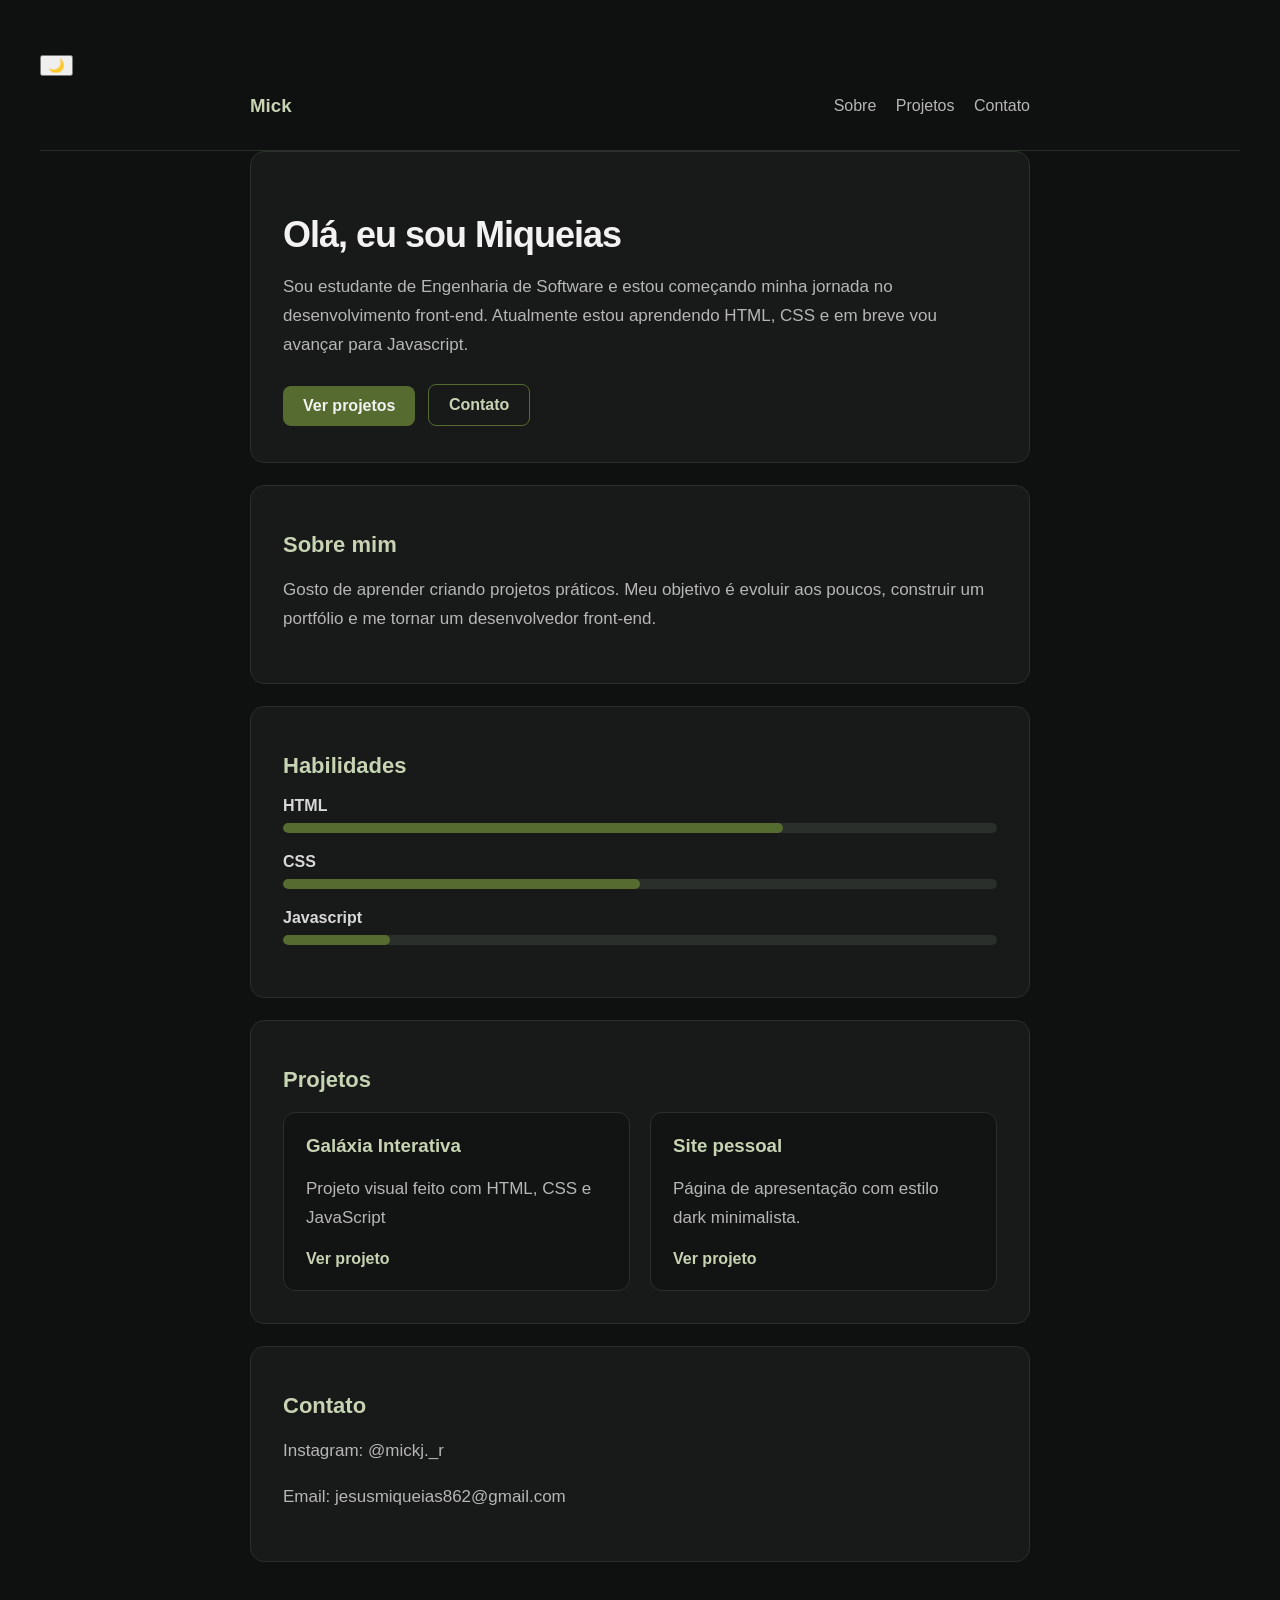
==== index.html @ dfdef7ad "Organizando estrutura do portfólio" ====
<!DOCTYPE html>
<html lang="pt-BR">
    <head>
        <meta charset="UTF-8">
        <meta name="viewport" content="width=device-width, initial-scale=1.0">
        <title>Minha Apresentação</title>
        <link rel="stylesheet" href="style.css">
    </head>
    <body>

        <header class="header">
            <button id="toggleTema">🌙</button>
            <div class="nav">
                <h3 class="logo">Mick</h3>
                <nav>
                    <a href="#sobre">Sobre</a>
                    <a href="#projetos">Projetos</a>
                    <a href="#contato">Contato</a>
                </nav>
            </div>
                
        </header>

        <main class="container">

            <section class="card">
                <h1>Olá, eu sou Miqueias</h1>
                <p>
                    Sou estudante de Engenharia de Software e estou começando minha jornada no desenvolvimento front-end. Atualmente estou aprendendo HTML, CSS e em breve vou avançar para Javascript.
                </p>
                
                <div class="botoes">
                    <a href="#projetos" class="botao">Ver projetos</a>
                    <a href="#contato" class="botao botao-secundario">Contato</a>
                </div>
                
            </section>

            <section class="card" id="sobre">
                <h2>Sobre mim</h2>
                <p>
                    Gosto de aprender criando projetos práticos. Meu objetivo é evoluir aos poucos, construir um portfólio e me tornar um desenvolvedor front-end.
                </p>
            </section>
            <section class="card">
                <h2>Habilidades</h2>
                
                <div class="habilidade">
                    <span>HTML</span>
                    <div class="barra">
                        <div class="progresso html"></div>
                    </div>
                </div>

                <div class="habilidade">
                    <span>CSS</span>
                    <div class="barra">
                        <div class="progresso css"></div>
                    </div>
                </div>
                
                <div class="habilidade">
                    <span>Javascript</span>
                    <div class="barra">
                        <div class="progresso js"></div>
                    </div>
                </div>
            </section>

            <section class="card" id="projetos">
                <h2>Projetos</h2>

                <div class="grid-projetos">
                    <div class="projeto-card">
                        <h3>Galáxia Interativa</h3>
                        <p>Projeto visual feito com HTML, CSS e JavaScript</p>
                        <a href="./projetos/galaxia/" class="link-projeto">Ver projeto</a>
                    </div>
                    
                    <div class="projeto-card">
                        <h3>Site pessoal</h3>
                        <p>Página de apresentação com estilo dark minimalista.</p>
                        <a href="./" class="link-projeto">Ver projeto</a>
                    </div>
                </div>
            </section>

            <section class="card" id="contato">
                <h2>Contato</h2>
                <p>Instagram: @mickj._r</p>
                <p>Email: jesusmiqueias862@gmail.com</p>
            </section>

        </main>

        <script src="script.js"></script>
    </body>
</html>
---- style.css ----
body{
    background-color: #0f1110;
    font-family: Arial, sans-serif;
    margin: 0;
    padding: 40px;
    color: #e8e8e8;
}

.container {
    max-width: 780px;
    margin: 0 auto;
}

.card{
    background-color: #171a18;
    padding: 32px;
    margin-bottom: 22px;
    border: 1px solid #2a2f2b;
    border-radius: 14px;
    transition: 0.25s ease;
}

.card:hover {
    transform: translateY(-3px);
    border-color: #556b2f;
}

.apresentacao {
    text-align: left;
}
h1 {
    font-size:36px;
    margin-bottom: 14px;
    font-weight: 700;
    letter-spacing: -1px;
    color: #f2f2f2;
}

h2 {
    font-size: 22px;
    margin-top: 14px;
    font-weight: 600;
    color: #c7d3b3;
}

p {
    color:#b6b6b6;
    font-size: 17px;
    line-height: 1.7;
}

.botoes {
    margin-top: 24px;
}

.botao {
    display: inline-block;
    background-color: #556b2f;
    color: #f2f2f2;
    text-decoration: none;
    padding: 11px 20px;
    border-radius: 8px;
    margin-right: 8px;
    font-weight: bold;
    transition: 0.25s ease;
}

.botao:hover {
    background-color: #6f873f;
    transform: translateY(-2px);
}

.botao-secundario {
    background-color: transparent;
    color: #c7d3b3;
    border: 1px solid #556b2f
}

.botao-secundario:hover {
    background-color: #556b2f;
    color: #f2f2f2;
}

.habilidade {
    margin-bottom: 20px;
}

.habilidade span {
    display: block;
    margin-bottom: 8px;
    font-weight: 600;
    color: #d8d8d8;
}

.barra {
    width: 100%;
    height: 10px;
    background-color: #2a2f2b;
    border-radius: 20px;
    overflow: hidden;
}

.progresso {
    height: 100%;
    background-color: #556b2f;
    border-radius: 20px;
}

.html {
    width: 70%;
}

.css {
    width: 50%;
}

.js {
    width: 15%;
}

.header {
    position: sticky;
    top: 0;
    background-color: #0f1110;
    border-bottom: 1px solid #2a2f2b;
    padding: 15px 0;
    z-index: 1000;
}

.nav {
    max-width: 780px;
    margin: 0 auto;
    display: flex;
    justify-content: space-between;
    align-items: center;
}

.logo {
    color: #c7d3b3;
}

nav a {
    color: #b6b6b6;
    text-decoration: none;
    margin-left: 15px;
    transition: 0.2s;
}

nav a:hover {
    color: #556b2f
}

.card {
    opacity: 0;
    transform: translateY(20px);
    animation: aparecer 0.6s ease forwards;
}

.card:nth-child(1) {animation-delay: 0.1s; }
.card:nth-child(2) {animation-delay: 0.2s; }
.card:nth-child(3) {animation-delay: 0.3s; }
.card:nth-child(4) {animation-delay: 0.4s; }

@keyframes aparecer {
    to {
        opacity: 1;
        transform: translateY(0);
    }   
}

.botao {
    position: relative;
    overflow: hidden
}

.botao::after{
    content: "";
    position: absolute;
    width: 0%;
    height: 100%;
    background-color: rgba(255,255,255, 0.1);
    top: 0;
    left: 0;
    transition: 0.3s;
}

.botao:hover::after {
    width: 100%;
}

html{
    scroll-behavior: smooth;
}

.light-mode {
    background-color: #f4f4f4;
    color: #222;
}

.light-mode .card{
    background-color: white;
    color: #222;
}

.grid-projetos {
    display: grid;
    grid-template-columns: repeat(2, 1fr);
    gap: 20px
}

.projeto-card {
    background-color: #111412;
    border: 1px solid #2a2f2b;
    padding: 22px;
    border-radius: 12px;
    transition: 0.25s ease;
}

.projeto-card:hover {
    transform: translateY(-4px);
    border-color: #556b2f;
}

.projeto-card h3 {
    color: #c7d3b3;
    margin-top: 0;
}

.link-projeto {
    color: #c7d3b3;
    text-decoration: none;
    font-weight: bold;
}

.link-projeto:hover {
    color: #6f873f;
}

@media (max-width: 700px) {
    body {
        padding: 20px;
    }

    .nav {
        flex-direction: column;
        gap: 12px
    }

    nav a {
        margin-left: 8px;
        margin-right: 8px;
    }

    .card {
        padding: 24px;
    }

    h1{
        font-size: 30px;
    }

    p{
        font-size: 16px;
    }

    .grid-projetos{
        grid-template-columns: 1fr;
    }

    .botao {
        margin-bottom: 10px; 
    }
}
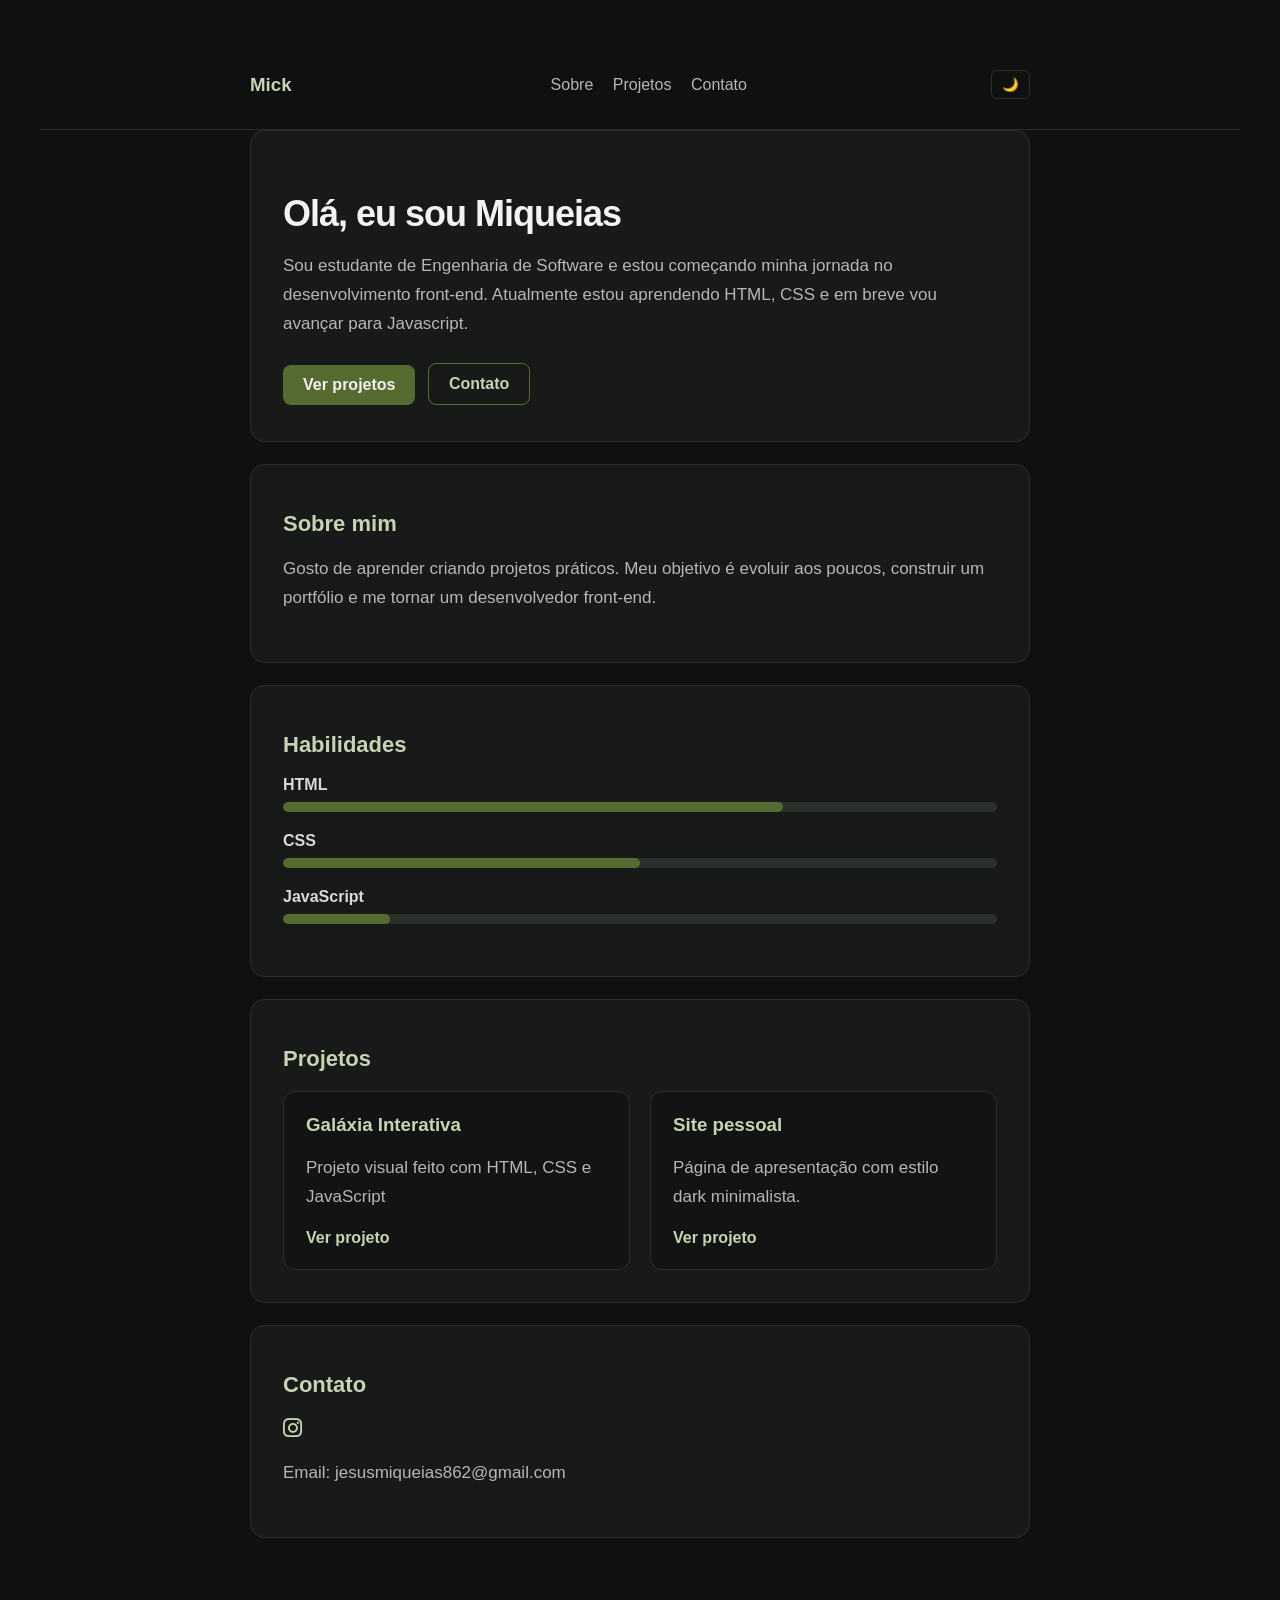
==== commit 28a45b98: "Melhora seção de contato com ícone do Instagram e link clicável" ====
--- a/index.html
+++ b/index.html
@@ -5,25 +5,27 @@
         <meta name="viewport" content="width=device-width, initial-scale=1.0">
         <title>Minha Apresentação</title>
         <link rel="stylesheet" href="style.css">
+        <link rel="stylesheet" href="https://cdnjs.cloudflare.com/ajax/libs/font-awesome/6.5.0/css/all.min.css">
     </head>
     <body>
 
         <header class="header">
-            <button id="toggleTema">🌙</button>
             <div class="nav">
                 <h3 class="logo">Mick</h3>
+           
                 <nav>
                     <a href="#sobre">Sobre</a>
                     <a href="#projetos">Projetos</a>
                     <a href="#contato">Contato</a>
                 </nav>
+           
+                <button id="toggleTema">🌙</button>
             </div>
-                
         </header>
 
         <main class="container">
 
-            <section class="card">
+            <section class="card apresentacao">
                 <h1>Olá, eu sou Miqueias</h1>
                 <p>
                     Sou estudante de Engenharia de Software e estou começando minha jornada no desenvolvimento front-end. Atualmente estou aprendendo HTML, CSS e em breve vou avançar para Javascript.
@@ -60,7 +62,7 @@
                 </div>
                 
                 <div class="habilidade">
-                    <span>Javascript</span>
+                    <span>JavaScript</span>
                     <div class="barra">
                         <div class="progresso js"></div>
                     </div>
@@ -87,7 +89,12 @@
 
             <section class="card" id="contato">
                 <h2>Contato</h2>
-                <p>Instagram: @mickj._r</p>
+                <div class="contao-item">
+                    <a href="https://instagram.com/mickj._r" target="_blank" class="icone">
+                        <i class="fa-brands fa-instagram"></i>
+                    </a>
+
+                </div>
                 <p>Email: jesusmiqueias862@gmail.com</p>
             </section>
 
--- a/style.css
+++ b/style.css
@@ -18,6 +18,11 @@
     border: 1px solid #2a2f2b;
     border-radius: 14px;
     transition: 0.25s ease;
+
+    /* animação */
+    opacity: 0;
+    transform: translateY(20px);
+    animation: aparecer 0.6s ease forwards;
 }
 
 .card:hover {
@@ -150,12 +155,6 @@
     color: #556b2f
 }
 
-.card {
-    opacity: 0;
-    transform: translateY(20px);
-    animation: aparecer 0.6s ease forwards;
-}
-
 .card:nth-child(1) {animation-delay: 0.1s; }
 .card:nth-child(2) {animation-delay: 0.2s; }
 .card:nth-child(3) {animation-delay: 0.3s; }
@@ -217,7 +216,7 @@
 }
 
 .projeto-card:hover {
-    transform: translateY(-4px);
+    transform: translateY(-4px) scale(1.01);
     border-color: #556b2f;
 }
 
@@ -270,4 +269,56 @@
     .botao {
         margin-bottom: 10px; 
     }
+}
+
+#toggleTema {
+    background: none;
+    border: 1px solid #2a2f2b;
+    color: #c7d3b3;
+    padding: 6px 10px;
+    border-radius: 6px;
+    cursor: pointer;
+    transition: 0.2s;
+}
+
+#toggleTema:hover {
+    border-color: #556b2f ;
+}
+
+::selection {
+    background: #556b2f;
+    color: #fff;
+}
+
+.contato-item {
+    margin-top: 10px;
+}
+
+.contato-item a {
+    display: inline-flex;
+    align-items: center;
+    gap: 10px;
+    color: #c7d3b3;
+    text-decoration: none;
+    font-weight: 500;
+    transition: 0.25s;
+}
+
+.contato-item a:hover {
+    color: #6f873f;
+}
+
+.contato-item i {
+    font-size: 20px;
+}
+
+.icone {
+    font-size: 22px;
+    color: #c7d3b3;
+    transition: 0.3s;
+}
+
+.icone:hover {
+    color: #556b2f;
+    transform: scale(1.1);
 }
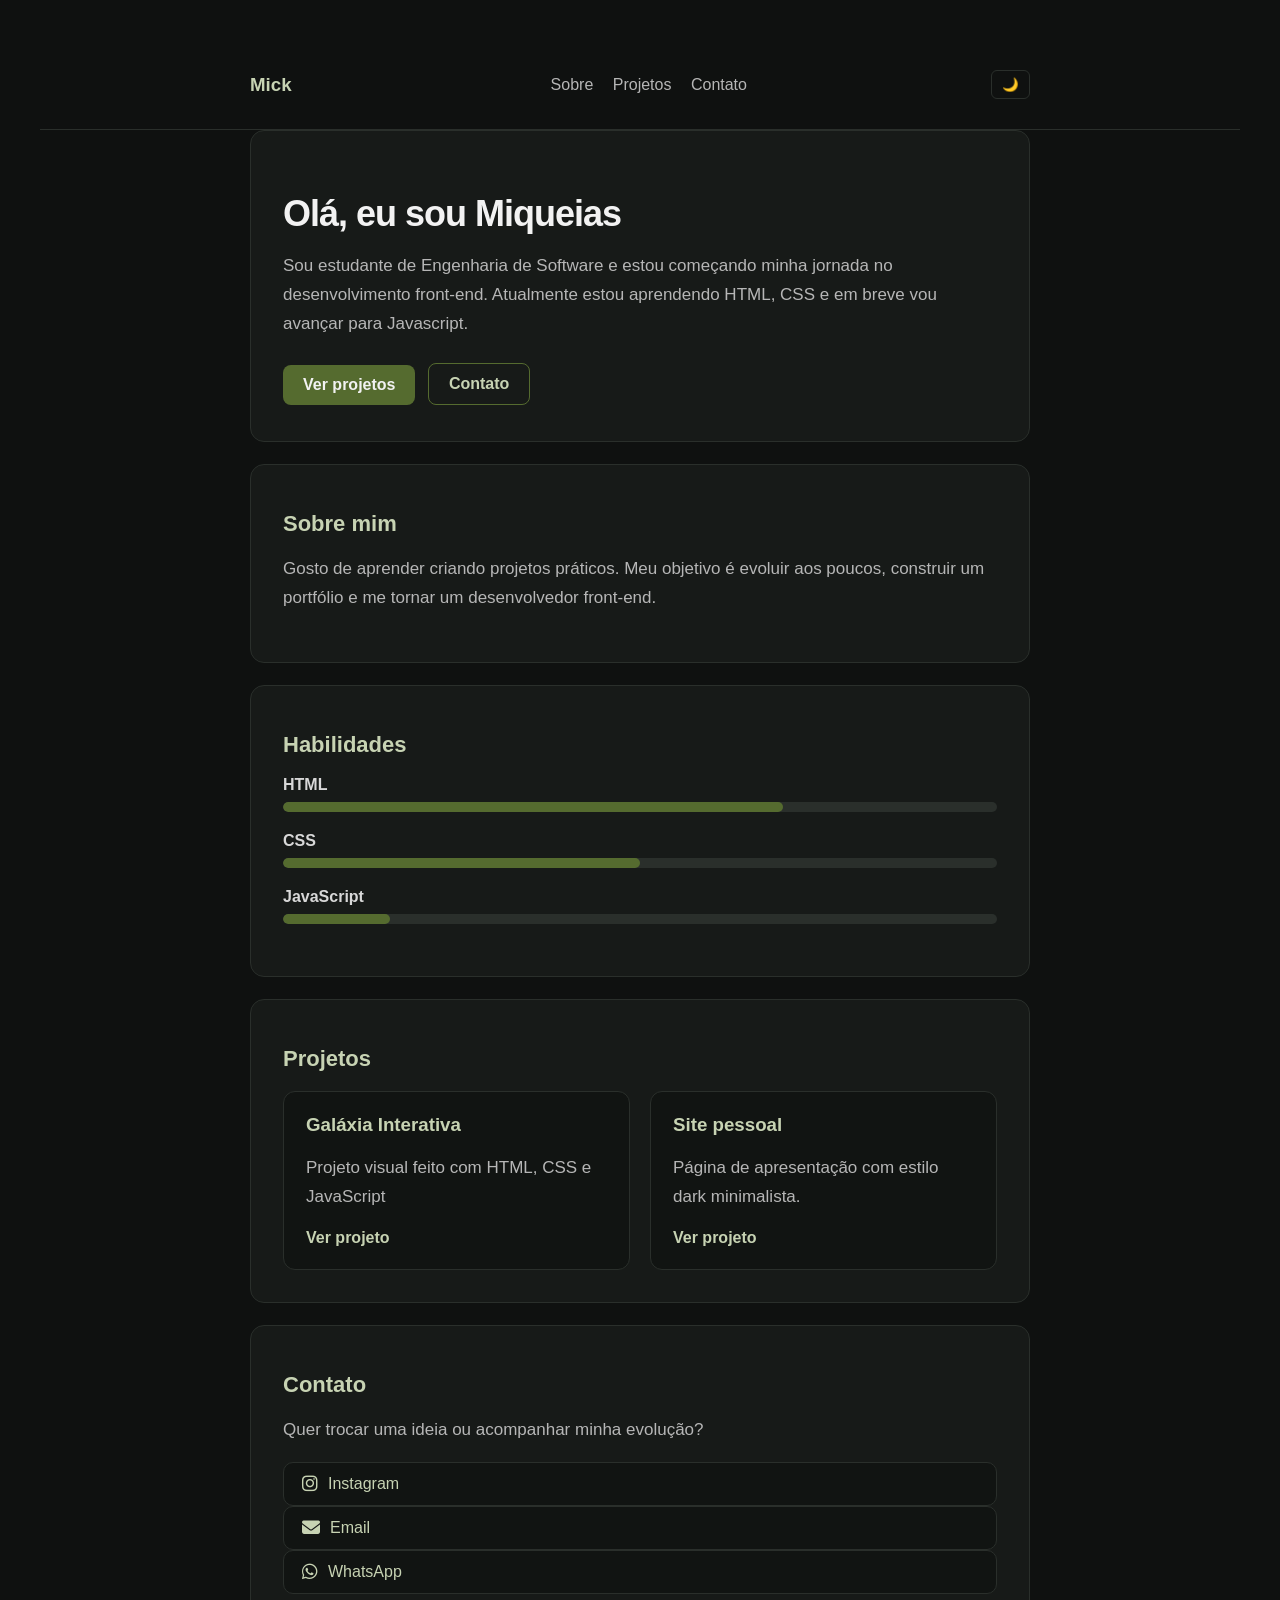
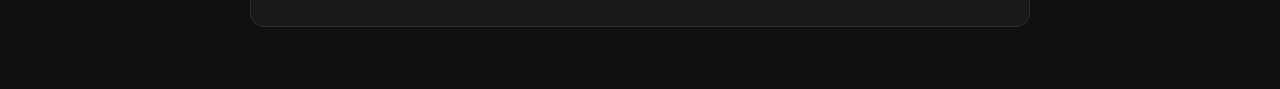
==== commit 5fe3bb56: "Melhoria na parte de contato, incluido link  e icone para email e whatsapp" ====
--- a/index.html
+++ b/index.html
@@ -89,13 +89,29 @@
 
             <section class="card" id="contato">
                 <h2>Contato</h2>
-                <div class="contao-item">
-                    <a href="https://instagram.com/mickj._r" target="_blank" class="icone">
+                <p> Quer trocar uma ideia ou acompanhar minha evolução?</p>
+
+                <div class="contao-grid">
+
+                    <!-- Instagram -->
+                    <a href="https://instagram.com/mickj._r" target="_blank" rel="noopener noreferrer" class="contato-item">
                         <i class="fa-brands fa-instagram"></i>
+                        <span>Instagram</span>
+                    </a>
+                    
+                    <!-- Email -->
+                    <a href="mailto:jesusmiqueias862@gmail.com" class="contato-item">
+                        <i class="fa-solid fa-envelope"></i>
+                        <span>Email</span>
                     </a>
 
+                    <!--WhatsApp-->
+                    <a href="https://wa.me/5598982356423" target="_blank" class="contato-item"> 
+                        <i class="fa-brands fa-whatsapp"></i>
+                        <span>WhatsApp</span>
+                    </a>
+                    
                 </div>
-                <p>Email: jesusmiqueias862@gmail.com</p>
             </section>
 
         </main>
--- a/style.css
+++ b/style.css
@@ -290,26 +290,34 @@
     color: #fff;
 }
 
+.contato-grid {
+    display: flex;
+    gap: 15px;
+    margin-top: 20px;
+    flex-wrap: wrap;
+}
+
 .contato-item {
-    margin-top: 10px;
-}
-
-.contato-item a {
-    display: inline-flex;
+    display: flex;
     align-items: center;
     gap: 10px;
-    color: #c7d3b3;
+    background-color: #111412;
+    border: 1px solid #2a2f2b;
+    padding: 12px 18px;
+    border-radius: 10px;
     text-decoration: none;
-    font-weight: 500;
-    transition: 0.25s;
-}
-
-.contato-item a:hover {
+    color: #c7d3b3;
+    transition: 0.25s ease;
+}
+
+.contato-item i {
+    font-size: 18px;
+}
+
+.contato-item:hover {
+    transform: translateY(-3px);
+    border-radius: #556b2f;
     color: #6f873f;
-}
-
-.contato-item i {
-    font-size: 20px;
 }
 
 .icone {
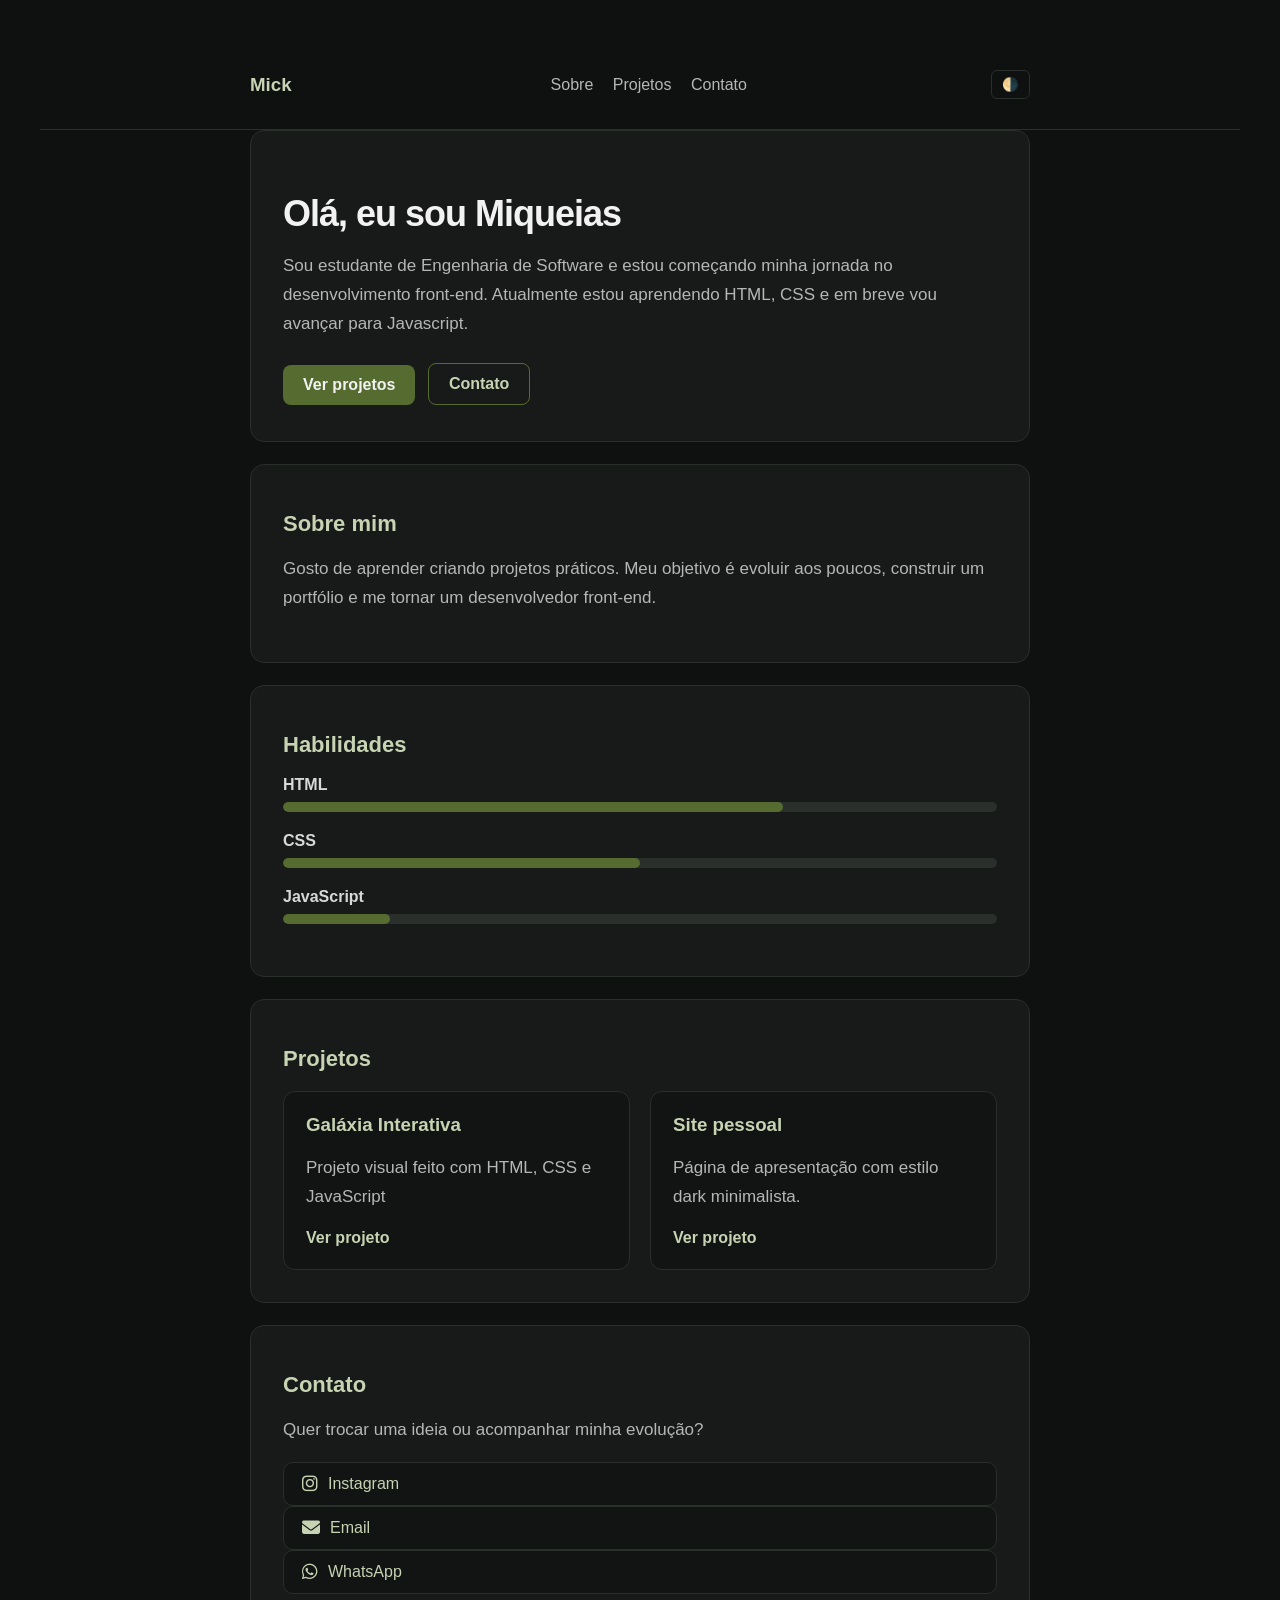
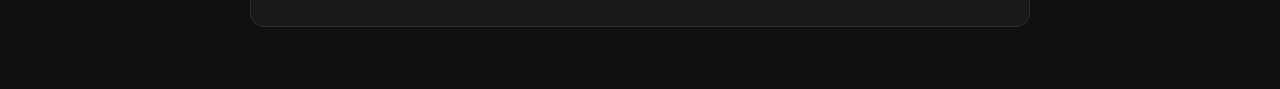
==== commit 47d680e0: "teste git pelo terminal" ====
--- a/index.html
+++ b/index.html
@@ -19,7 +19,7 @@
                     <a href="#contato">Contato</a>
                 </nav>
            
-                <button id="toggleTema">🌙</button>
+                <button id="toggleTema">🌗</button>
             </div>
         </header>
 
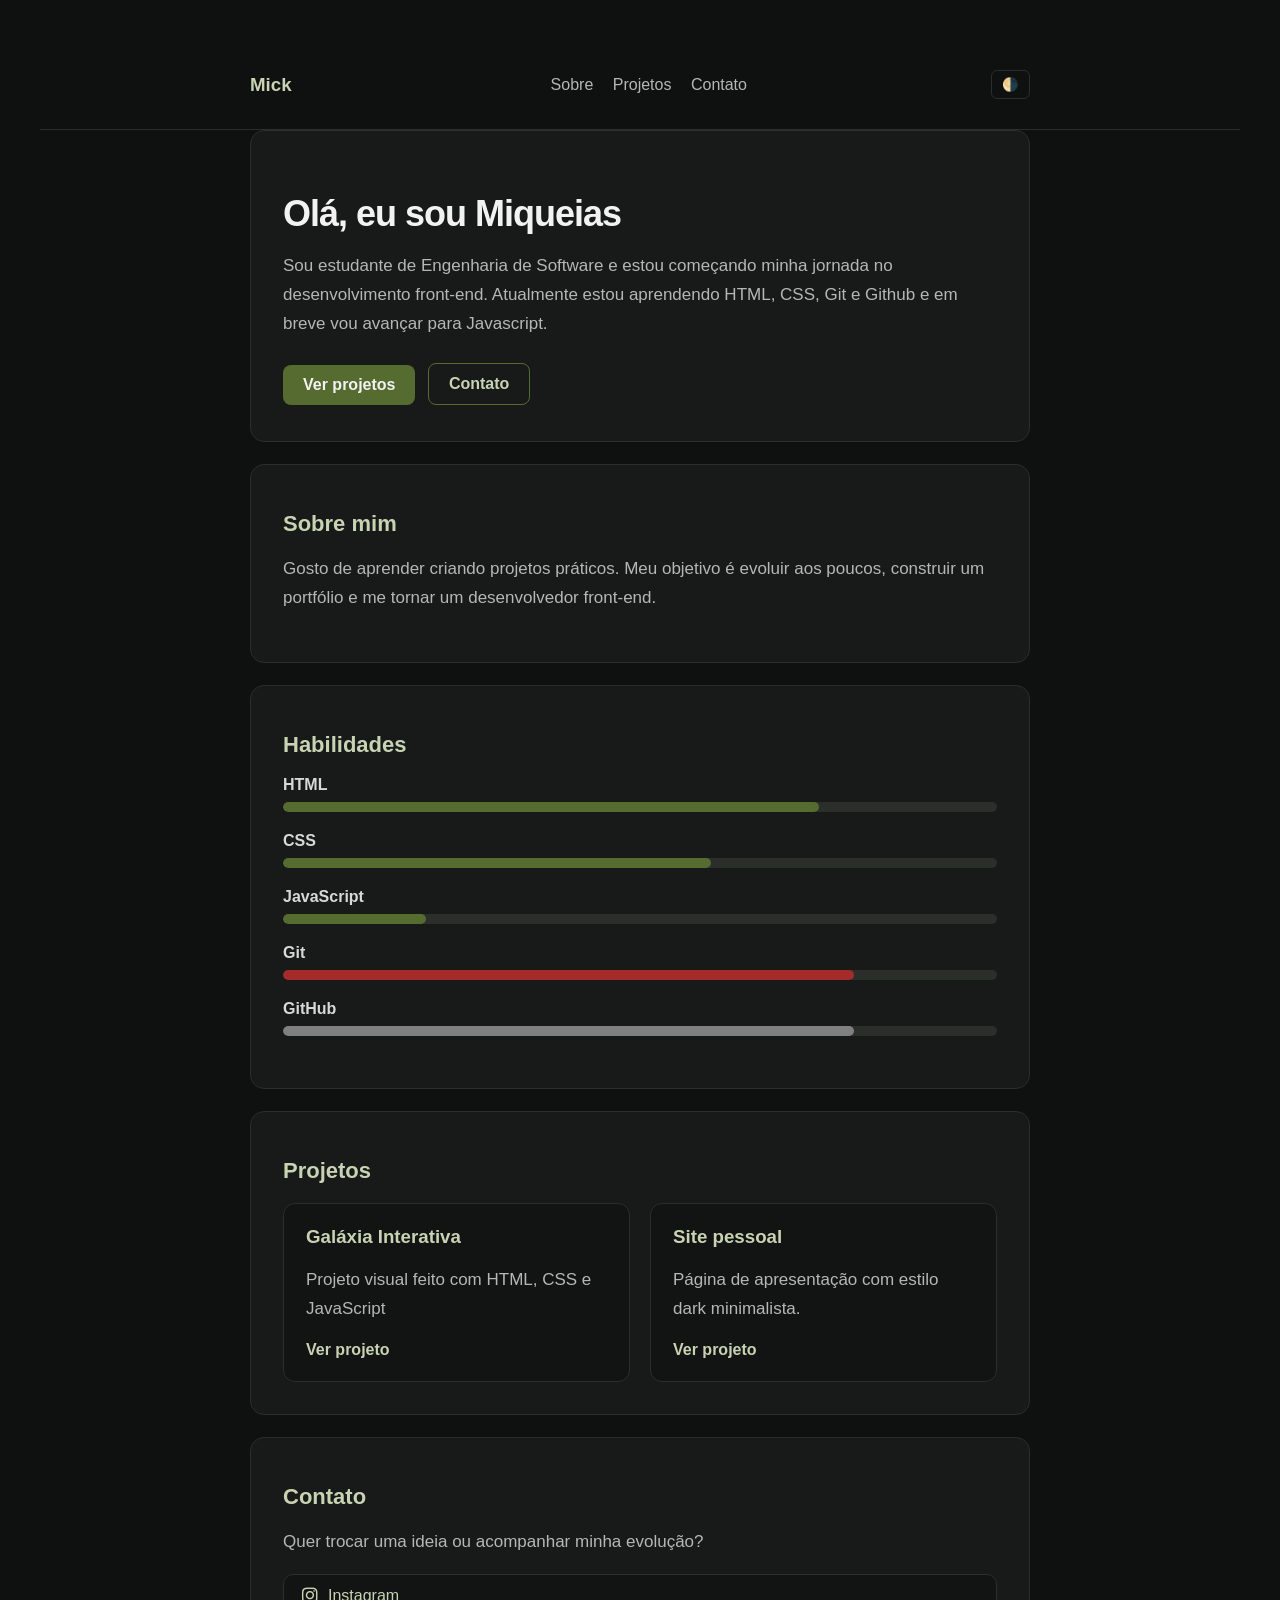
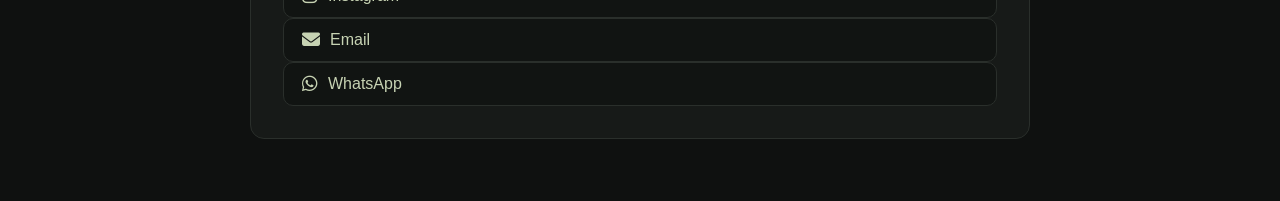
==== commit f0b72bc0: "teste na branch" ====
--- a/index.html
+++ b/index.html
@@ -28,7 +28,7 @@
             <section class="card apresentacao">
                 <h1>Olá, eu sou Miqueias</h1>
                 <p>
-                    Sou estudante de Engenharia de Software e estou começando minha jornada no desenvolvimento front-end. Atualmente estou aprendendo HTML, CSS e em breve vou avançar para Javascript.
+                    Sou estudante de Engenharia de Software e estou começando minha jornada no desenvolvimento front-end. Atualmente estou aprendendo HTML, CSS, Git e Github e em breve vou avançar para Javascript.
                 </p>
                 
                 <div class="botoes">
@@ -65,6 +65,20 @@
                     <span>JavaScript</span>
                     <div class="barra">
                         <div class="progresso js"></div>
+                    </div>
+                </div>
+
+                <div class ="habilidade">
+                    <span>Git</span>
+                    <div class="barra">
+                        <div class="progresso git"></div>
+                    </div>
+                </div>
+
+                <div class ="habilidade">
+                    <span>GitHub</span>
+                    <div class="barra">
+                        <div class="progresso github"></div>
                     </div>
                 </div>
             </section>
--- a/style.css
+++ b/style.css
@@ -112,15 +112,25 @@
 }
 
 .html {
-    width: 70%;
+    width: 75%;
 }
 
 .css {
-    width: 50%;
+    width: 60%;
 }
 
 .js {
-    width: 15%;
+    width: 20%;
+}
+
+.git {
+    width: 80%;
+    background-color: brown;
+}
+
+.github {
+    width: 80%;
+    background-color: gray;
 }
 
 .header {
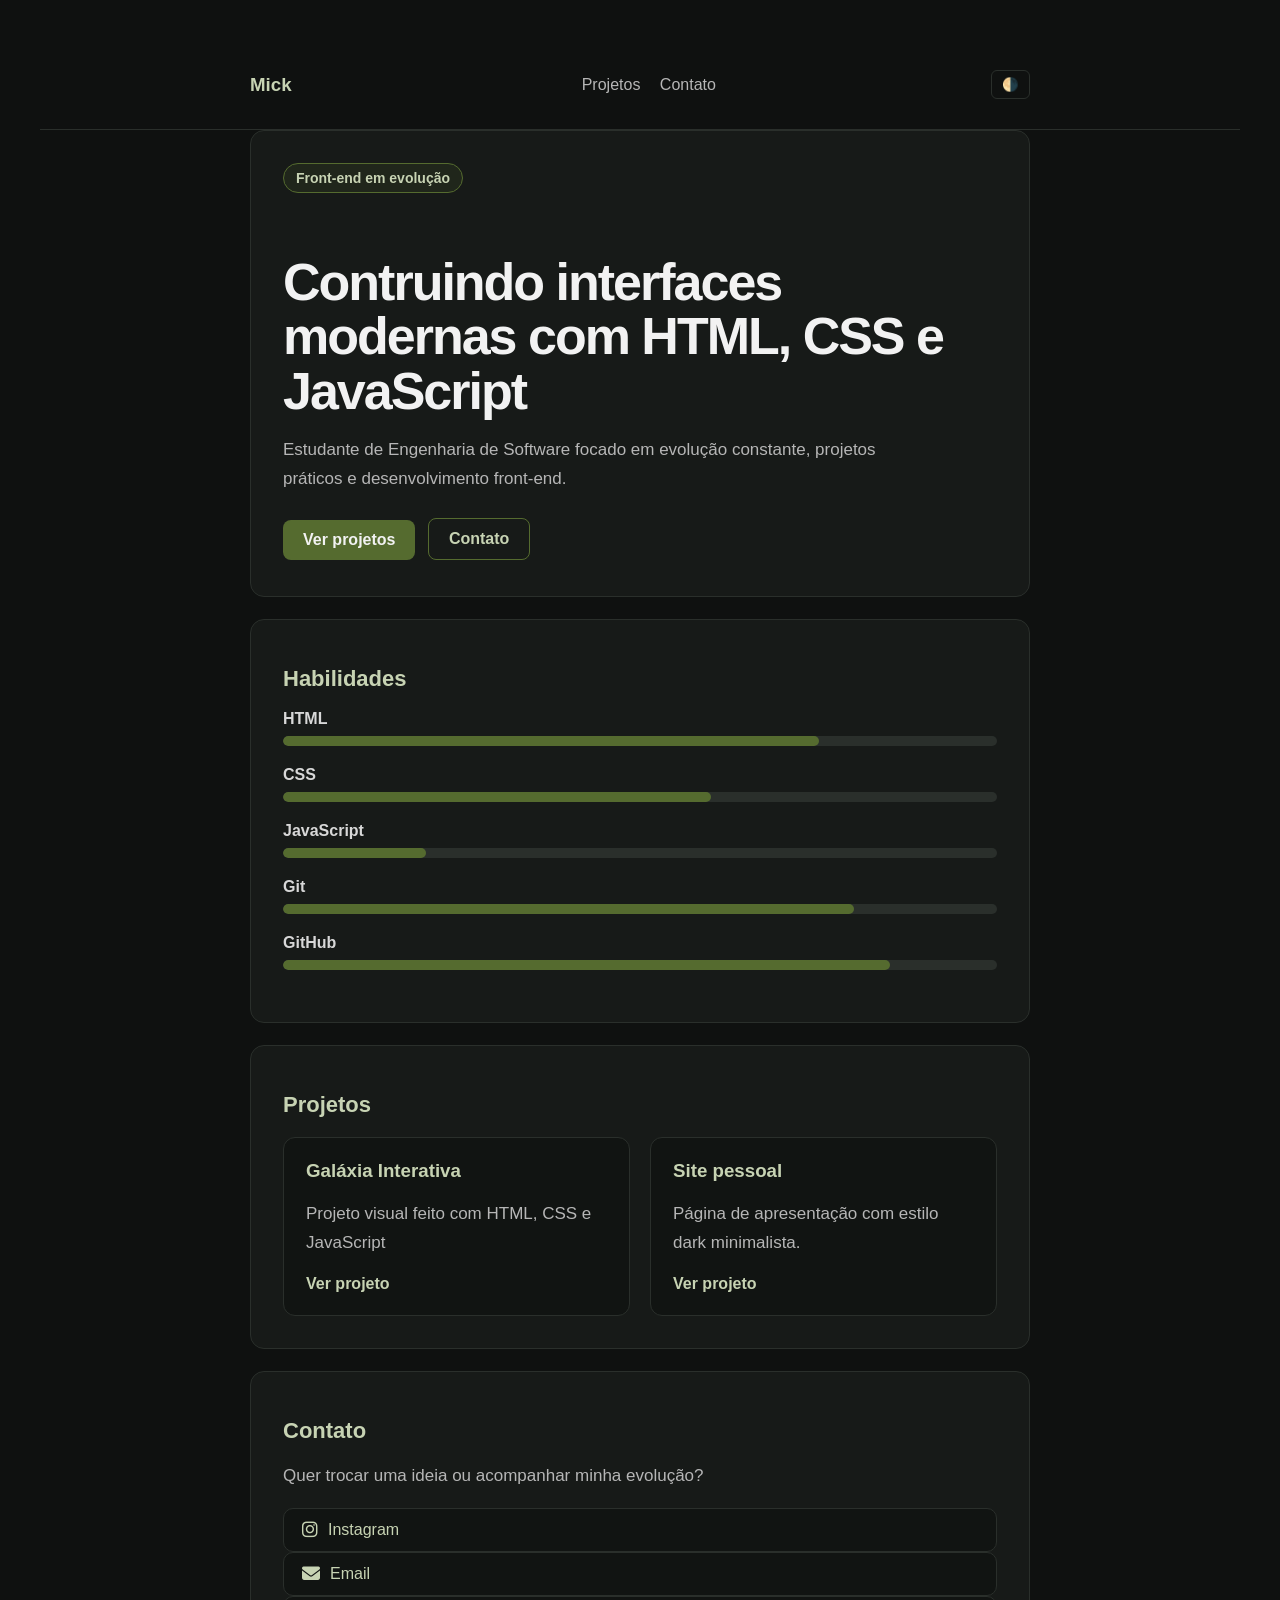
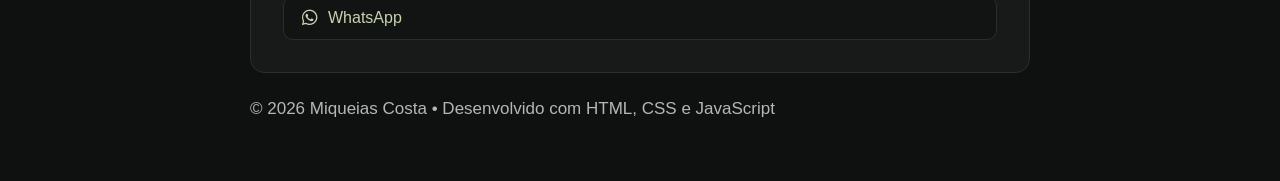
==== commit 0ab85d83: "refatora portifólio com tema dark minimalista e melhorias visuais" ====
--- a/index.html
+++ b/index.html
@@ -4,6 +4,9 @@
         <meta charset="UTF-8">
         <meta name="viewport" content="width=device-width, initial-scale=1.0">
         <title>Minha Apresentação</title>
+        <link rel="preconnect" href="https://fonts.googleapis.com">
+        <link rel="preconnect" href="https://fonts.gstatic.com" crossorigin>
+        <link rel="https://fonts.googleapis.com/css2?family=Inter:wght@400;500;600;700;800&display=swap" rel="stylesheet">
         <link rel="stylesheet" href="style.css">
         <link rel="stylesheet" href="https://cdnjs.cloudflare.com/ajax/libs/font-awesome/6.5.0/css/all.min.css">
     </head>
@@ -14,7 +17,6 @@
                 <h3 class="logo">Mick</h3>
            
                 <nav>
-                    <a href="#sobre">Sobre</a>
                     <a href="#projetos">Projetos</a>
                     <a href="#contato">Contato</a>
                 </nav>
@@ -25,10 +27,15 @@
 
         <main class="container">
 
-            <section class="card apresentacao">
-                <h1>Olá, eu sou Miqueias</h1>
+            <section class="card apresentacao reveal">
+                <span class="tag">Front-end em evolução</span>
+
+                <h1>
+                    Contruindo interfaces modernas com HTML, CSS e JavaScript
+                </h1>
                 <p>
-                    Sou estudante de Engenharia de Software e estou começando minha jornada no desenvolvimento front-end. Atualmente estou aprendendo HTML, CSS, Git e Github e em breve vou avançar para Javascript.
+                   Estudante de Engenharia de Software focado em evolução constante,
+                   projetos práticos e desenvolvimento front-end.
                 </p>
                 
                 <div class="botoes">
@@ -38,13 +45,7 @@
                 
             </section>
 
-            <section class="card" id="sobre">
-                <h2>Sobre mim</h2>
-                <p>
-                    Gosto de aprender criando projetos práticos. Meu objetivo é evoluir aos poucos, construir um portfólio e me tornar um desenvolvedor front-end.
-                </p>
-            </section>
-            <section class="card">
+            <section class="card reveal">
                 <h2>Habilidades</h2>
                 
                 <div class="habilidade">
@@ -83,7 +84,7 @@
                 </div>
             </section>
 
-            <section class="card" id="projetos">
+            <section class="card reveal" id="projetos">
                 <h2>Projetos</h2>
 
                 <div class="grid-projetos">
@@ -101,7 +102,7 @@
                 </div>
             </section>
 
-            <section class="card" id="contato">
+            <section class="card reveal" id="contato">
                 <h2>Contato</h2>
                 <p> Quer trocar uma ideia ou acompanhar minha evolução?</p>
 
@@ -127,7 +128,9 @@
                     
                 </div>
             </section>
-
+            <footer>
+                <p>© 2026 Miqueias Costa • Desenvolvido com HTML, CSS e JavaScript</p>
+            </footer>
         </main>
 
         <script src="script.js"></script>
--- a/style.css
+++ b/style.css
@@ -1,11 +1,14 @@
 body{
     background-color: #0f1110;
-    font-family: Arial, sans-serif;
+    font-family: "Inter", sans-serif;
     margin: 0;
     padding: 40px;
     color: #e8e8e8;
-}
-
+    -webkit-font-smoothing: antialiased;
+}
+* {
+    box-sizing: border-box;
+}
 .container {
     max-width: 780px;
     margin: 0 auto;
@@ -19,15 +22,35 @@
     border-radius: 14px;
     transition: 0.25s ease;
 
-    /* animação */
+
+}
+
+.reveal {
     opacity: 0;
-    transform: translateY(20px);
-    animation: aparecer 0.6s ease forwards;
+    transform: translateY(24px);
+    transition: 0.6s ease;
+}
+
+.reveal.ativo {
+    opacity: 1;
+    transform: translateY(0);
 }
 
 .card:hover {
     transform: translateY(-3px);
     border-color: #556b2f;
+}
+
+.tag {
+display: inline-block;
+    color: #c7d3b3;
+    background-color: rgba(85, 107, 47, 0.15);
+    border: 1px solid #556b2f;
+    padding: 6px 12px;
+    border-radius: 999px;
+    font-size: 14px;
+    font-weight: 600;
+    margin-bottom: 18px;
 }
 
 .apresentacao {
@@ -54,6 +77,17 @@
     line-height: 1.7;
 }
 
+.apresentacao h1 {
+    font-size: 52px;
+    line-height: 1.05;
+    margin-bottom: 18px;
+    letter-spacing: -2px;
+    max-width: 700px;
+}
+
+.apresentacao p {
+    max-width: 620px;
+}
 .botoes {
     margin-top: 24px;
 }
@@ -125,12 +159,10 @@
 
 .git {
     width: 80%;
-    background-color: brown;
 }
 
 .github {
-    width: 80%;
-    background-color: gray;
+    width: 85%;
 }
 
 .header {
@@ -165,17 +197,6 @@
     color: #556b2f
 }
 
-.card:nth-child(1) {animation-delay: 0.1s; }
-.card:nth-child(2) {animation-delay: 0.2s; }
-.card:nth-child(3) {animation-delay: 0.3s; }
-.card:nth-child(4) {animation-delay: 0.4s; }
-
-@keyframes aparecer {
-    to {
-        opacity: 1;
-        transform: translateY(0);
-    }   
-}
 
 .botao {
     position: relative;
@@ -207,10 +228,78 @@
 }
 
 .light-mode .card{
-    background-color: white;
+    background-color: #ffffff;
+    border-color: #d8d8d8;
     color: #222;
 }
 
+.light-mode .header {
+    background-color: #f4f4f4;
+    border-bottom: 1px solid #d8d8d8;
+}
+
+.light-mode .logo {
+    color: #2b2b2b;
+}
+
+.light-mode nav a {
+    color: #555;
+}
+
+.light-mode nav a:hover {
+    color: #556b2f;
+}
+
+.light-mode h1{
+    color: #1f1f1f;
+}
+
+.light-mode h2, 
+.light-mode .projeto-card h3 {
+    color: #556b2f;
+}
+
+.light-mode p,
+.light-mode .habilidade span {
+    color: #555;
+}
+
+.light-mode .tag {
+    color: #556b2f;
+    background-color: rgba(85, 107, 47, 0.12);
+    border-color: #556b2f;
+}
+
+.light-mode .barra {
+    background-color: #e1e1e1;
+}
+
+.light-mode .progresso {
+    background-color: #556b2f;
+}
+
+.light-mode .projeto-card,
+.light-mode .contato-item {
+    color: #556b2f;
+}
+
+.light-mode .botao-secundario {
+    color: #556b2f;
+    background-color: #c7d3b3;
+}
+
+.light-mode .footer{
+    border-top: 1px solid #d8d8d8;
+}
+
+.light-mode .footer p{
+    color: #777
+}
+
+.light-mode #toggleTema {
+    border-color: #d8d8d8;
+    color: #556b2f;
+}
 .grid-projetos {
     display: grid;
     grid-template-columns: repeat(2, 1fr);
@@ -263,7 +352,11 @@
     .card {
         padding: 24px;
     }
-
+    
+    .apresentacao h1{
+        font-size: 34px;
+        letter-spacing: -1px;
+    }
     h1{
         font-size: 30px;
     }
@@ -339,4 +432,17 @@
 .icone:hover {
     color: #556b2f;
     transform: scale(1.1);
+}
+
+.footer {
+    max-width: 780px;
+    margin: 40px auto 0;
+    padding-top: 20px;
+    border-top: 1px solid #2a2f2b;
+    text-align: center;
+}
+
+.footer p {
+    color: #666;
+    font-size: 14px;
 }
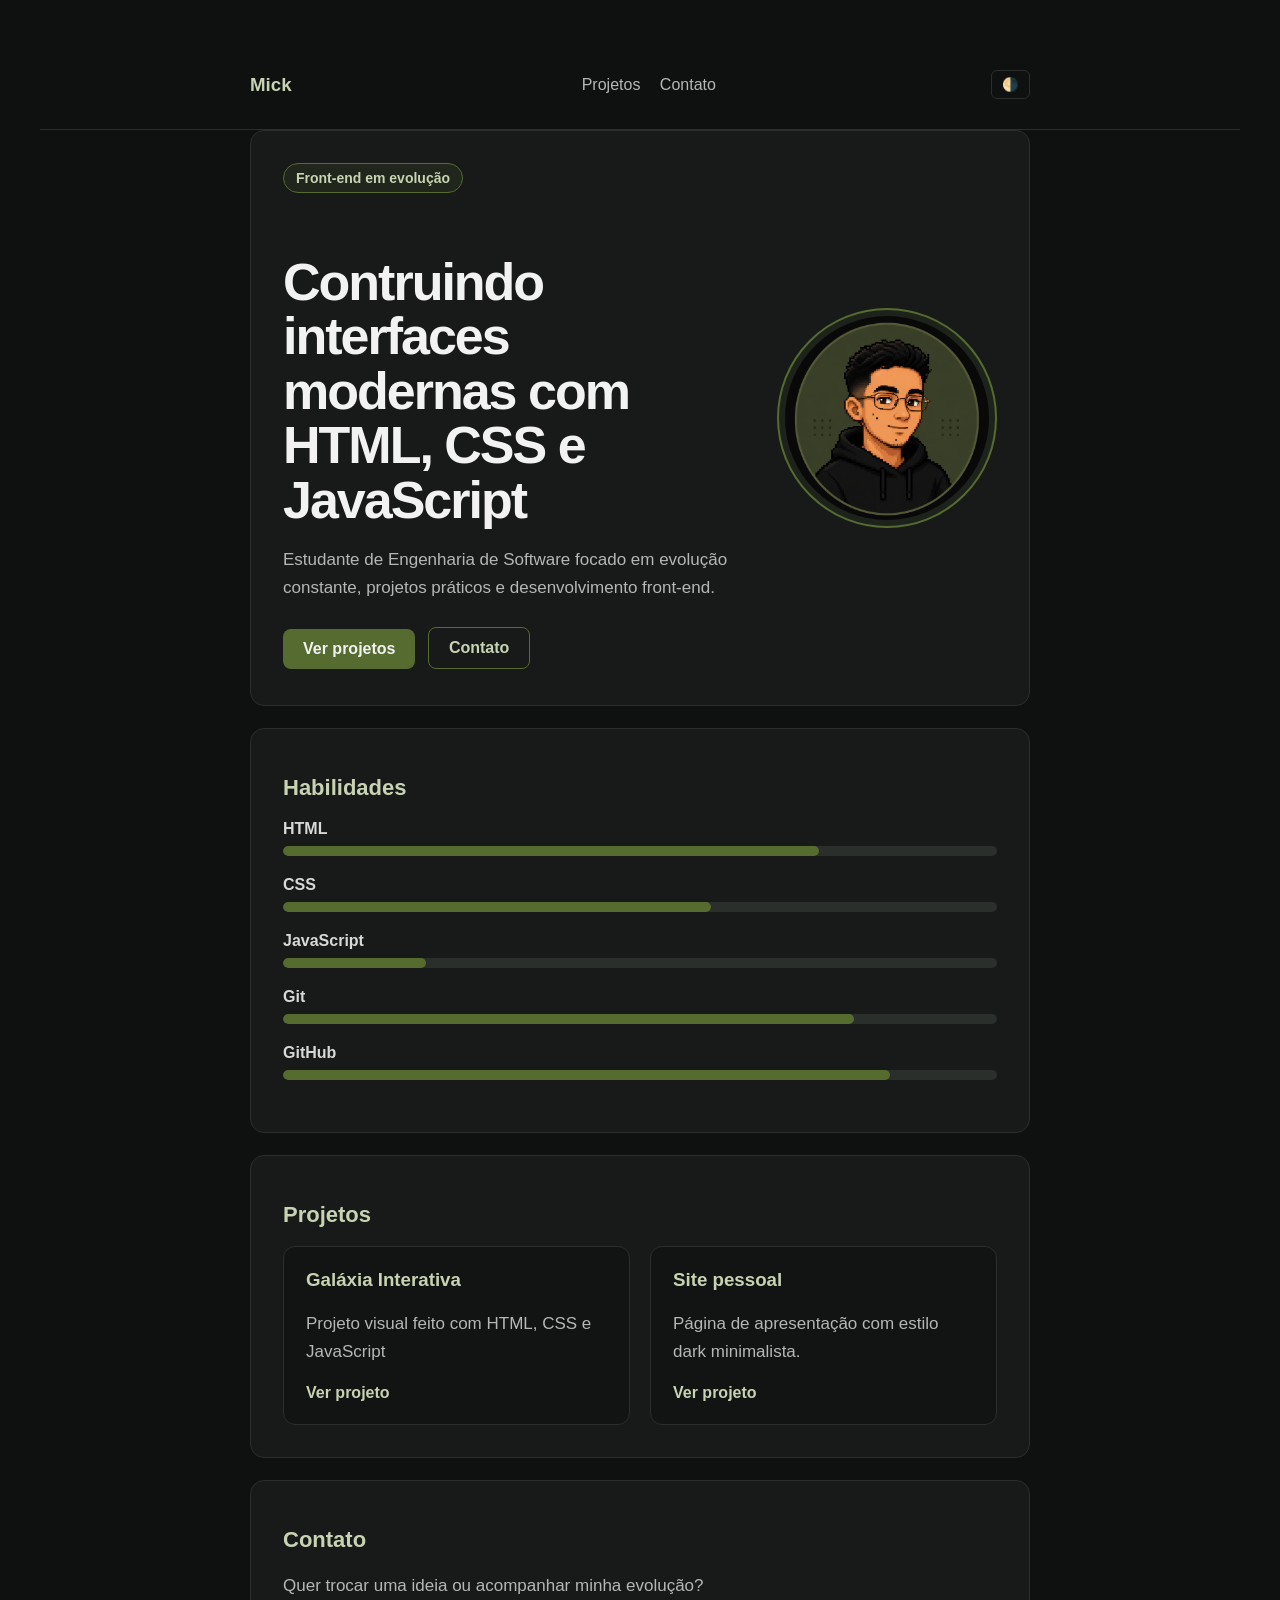
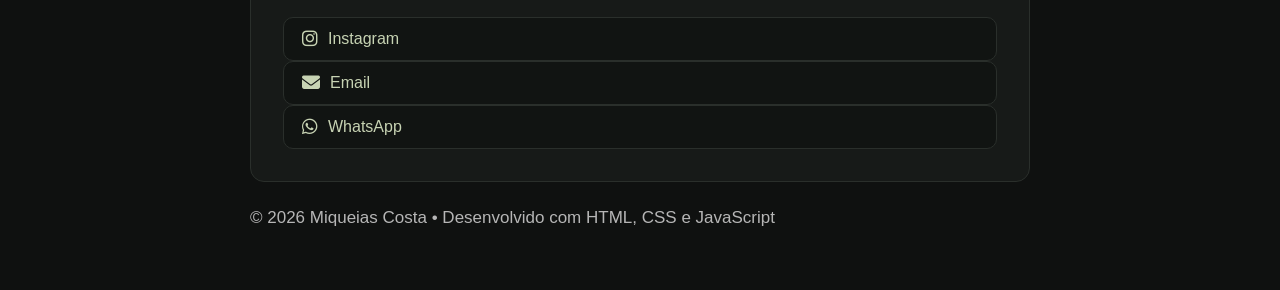
==== commit 72db39c5: "avatar integrado" ====
--- a/index.html
+++ b/index.html
@@ -26,25 +26,34 @@
         </header>
 
         <main class="container">
+            <section class="card apresentacao reveal">
 
-            <section class="card apresentacao reveal">
-                <span class="tag">Front-end em evolução</span>
+                <div class="hero-conteudo">
+                    
+                    <div class="hero-texto">
+    
+                        <span class="tag">Front-end em evolução</span>
+                        <h1>
+                            Contruindo interfaces modernas com HTML, CSS e JavaScript
+                        </h1>
+                        <p>
+                            Estudante de Engenharia de Software focado em evolução constante,
+                            projetos práticos e desenvolvimento front-end.
+                        </p>
+                        
+                        <div class="botoes">
+                            <a href="#projetos" class="botao">Ver projetos</a>
+                            <a href="#contato" class="botao botao-secundario">Contato</a>
+                        </div>
+                    </div>
 
-                <h1>
-                    Contruindo interfaces modernas com HTML, CSS e JavaScript
-                </h1>
-                <p>
-                   Estudante de Engenharia de Software focado em evolução constante,
-                   projetos práticos e desenvolvimento front-end.
-                </p>
-                
-                <div class="botoes">
-                    <a href="#projetos" class="botao">Ver projetos</a>
-                    <a href="#contato" class="botao botao-secundario">Contato</a>
+                    <div class="avatar-container">
+                        <img src="assets/avatar.png.png" alt="Avatar de Miqueias" class="avatar">
+                    </div>
+                    
                 </div>
                 
             </section>
-
             <section class="card reveal">
                 <h2>Habilidades</h2>
                 
--- a/style.css
+++ b/style.css
@@ -372,6 +372,16 @@
     .botao {
         margin-bottom: 10px; 
     }
+
+    .hero-conteudo{
+        flex-direction: column-reverse;
+        text-align: center;
+    }
+
+    .avatar {
+        width: 180px;
+        height: 180px;
+    }
 }
 
 #toggleTema {
@@ -445,4 +455,36 @@
 .footer p {
     color: #666;
     font-size: 14px;
+}
+
+.hero-conteudo {
+    display: flex;
+    justify-content: space-between;
+    align-items: center;
+    gap: 40px;
+}
+
+.hero-texto {
+    flex: 1;
+}
+
+.avatar-container {
+    display: flex;
+    justify-content: center;
+    align-items: center;
+}
+
+.avatar {
+    width: 220px;
+    height: 220px;
+    border-radius: 50%;
+    border: 2px solid #556b2f;
+    background-color: rgba(85, 107, 47, 0.1);
+    padding: 6px;
+    transition: 0.3s ease;
+}
+
+.avatar:hover{
+    transform: translateY(-4px) scale(1.02);
+    border-color: #6f873f;
 }
